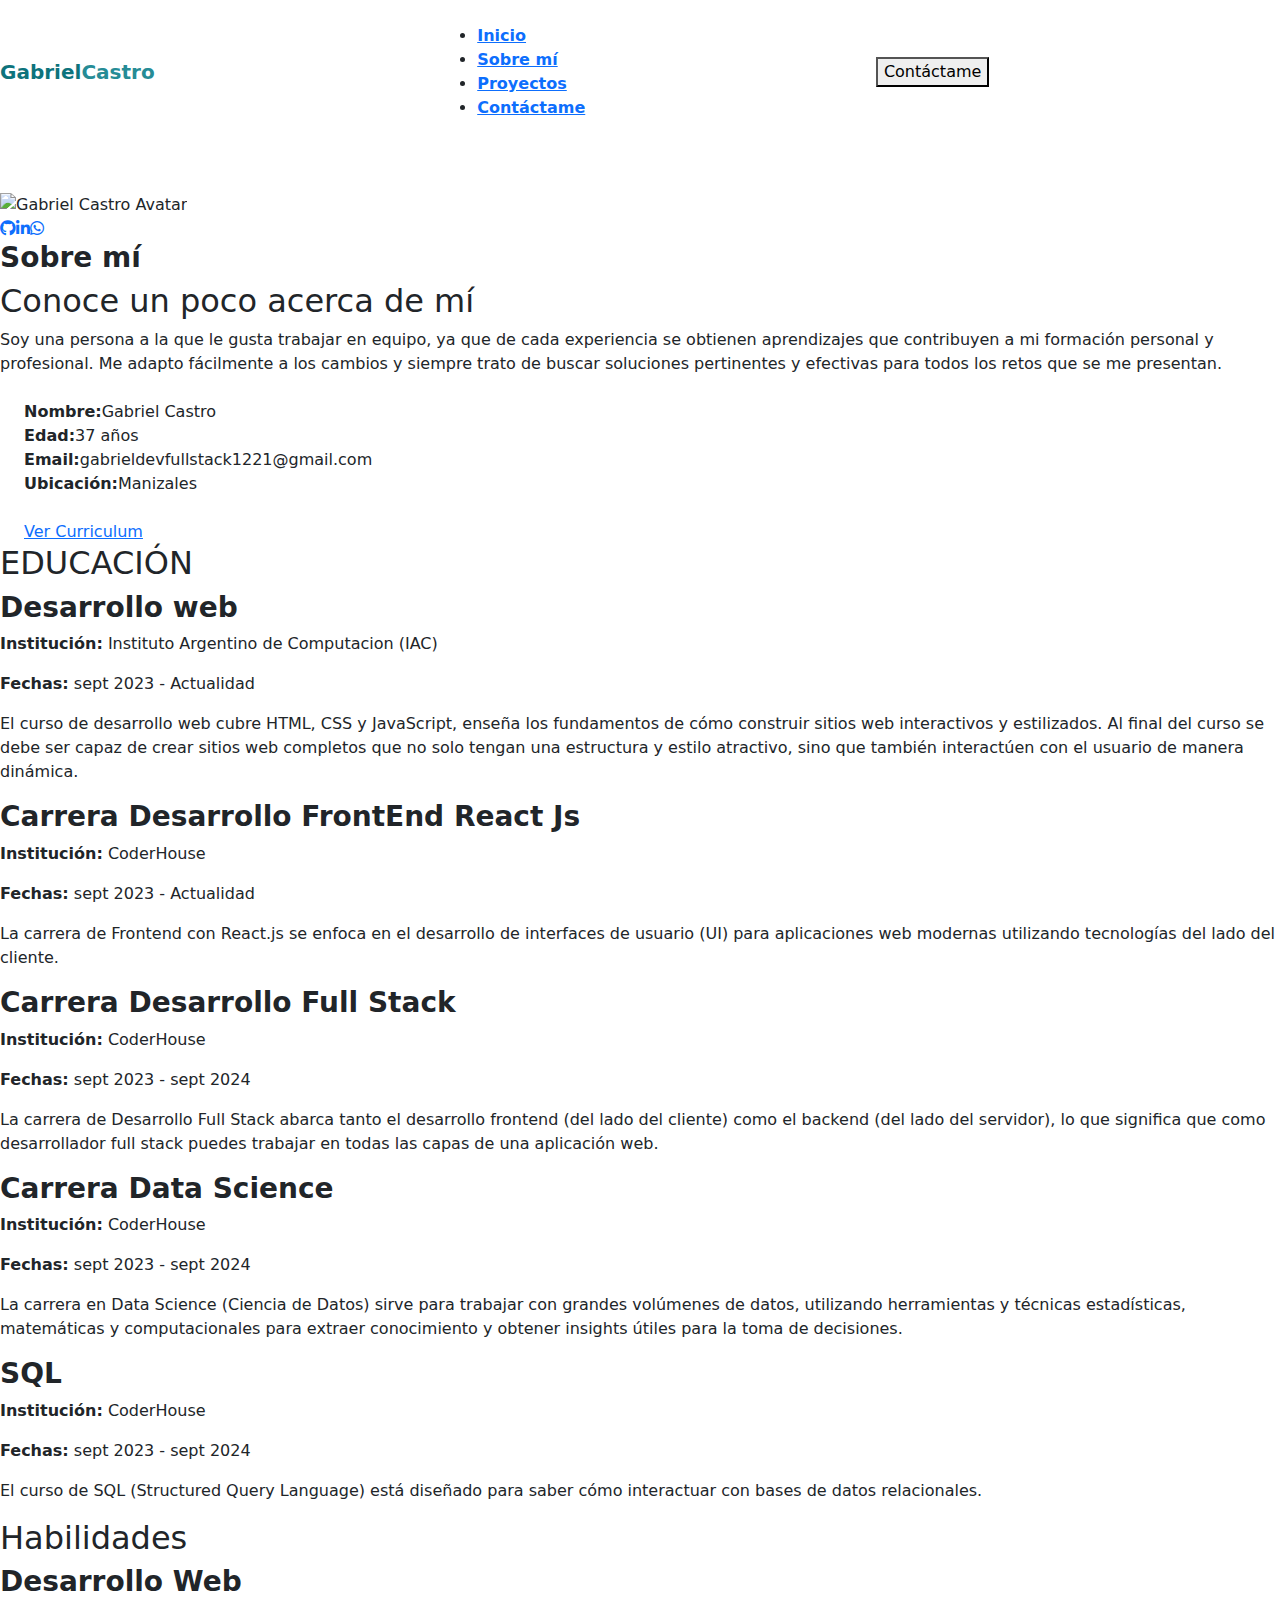
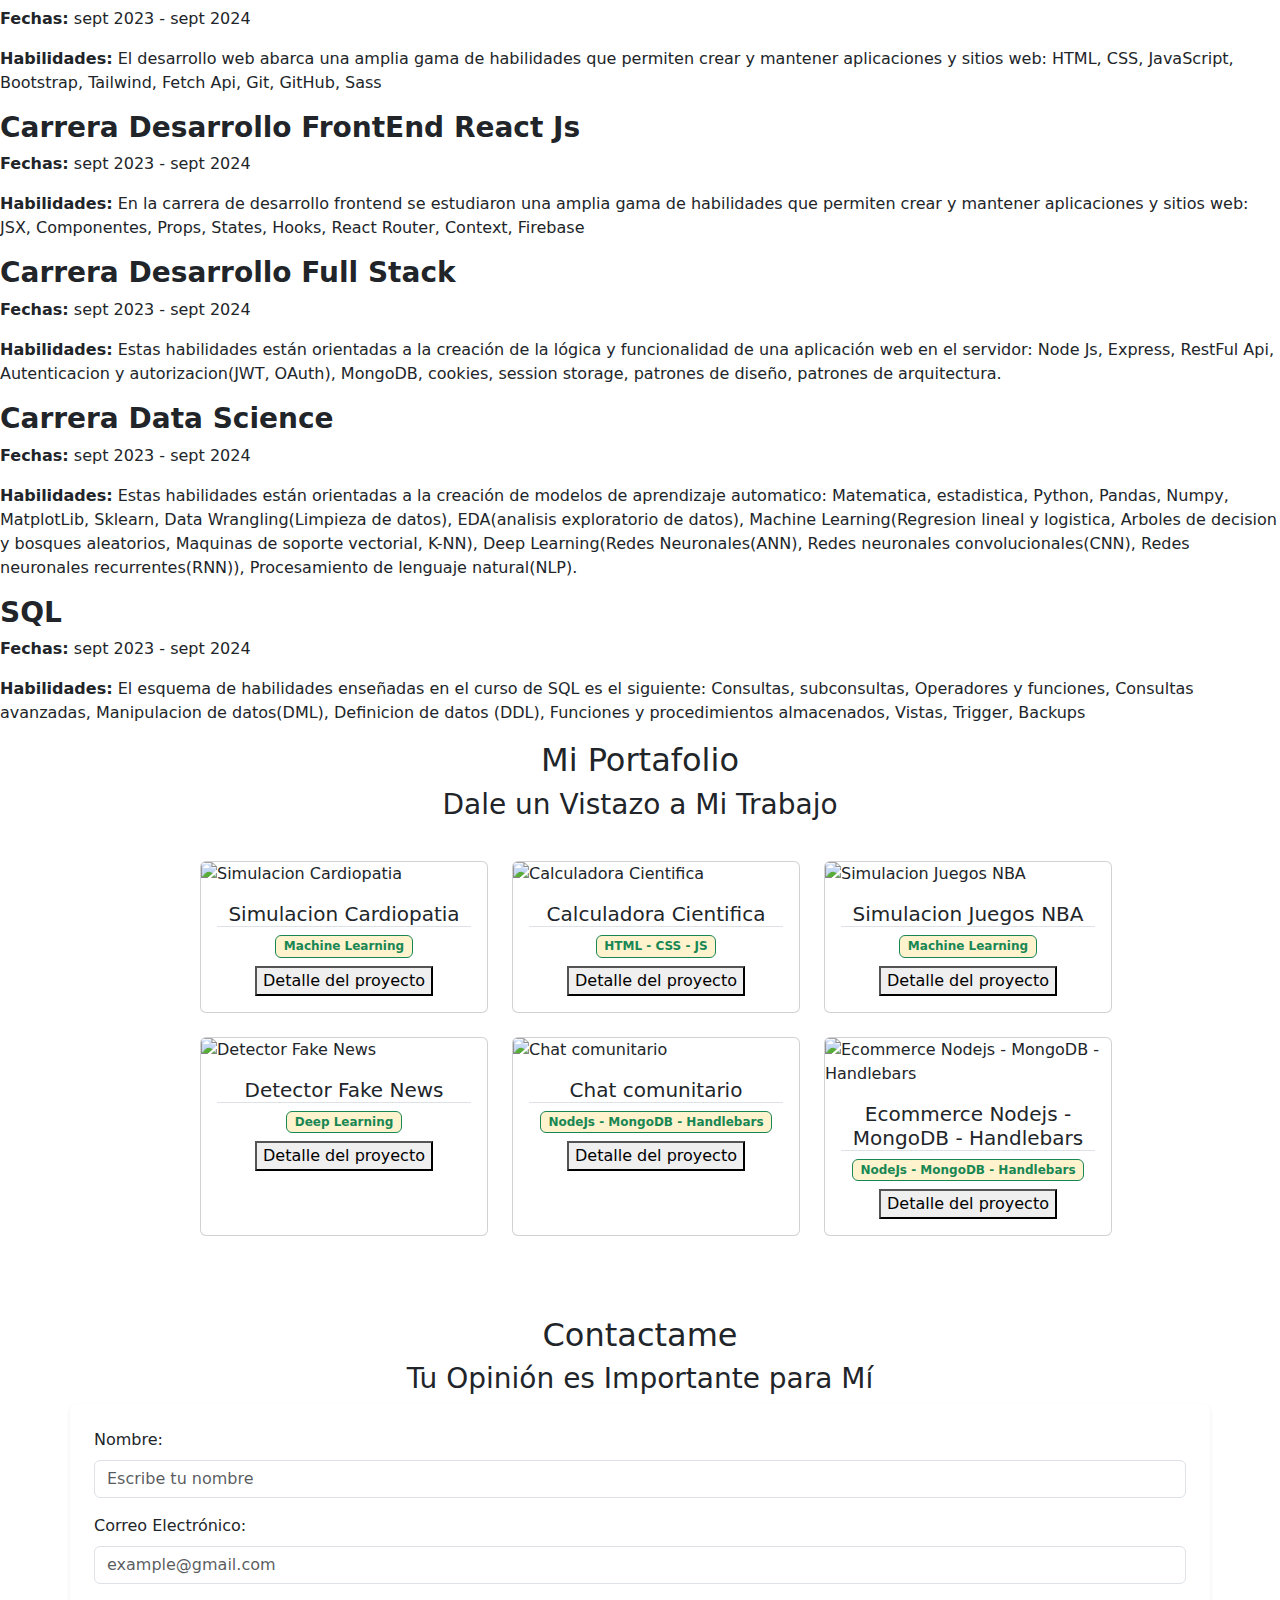
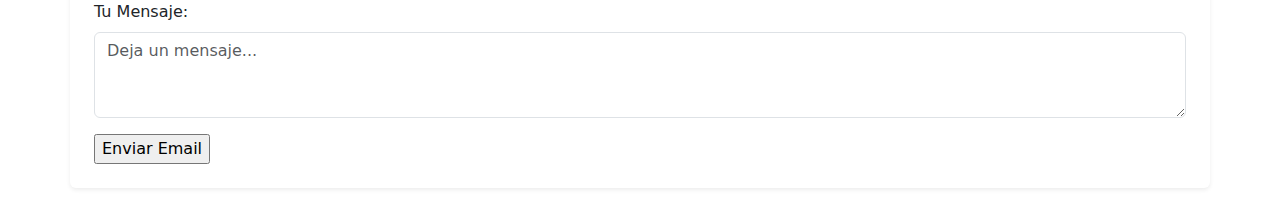
==== index.html @ 2860fc67 "." ====
<!DOCTYPE html>
<html lang="en">

<head>
  <meta charset="UTF-8" />
  <meta name="viewport" content="width=device-width, initial-scale=1.0" />
  <link rel="icon" href="./assets/images/favicon.png">
  <link rel="stylesheet" href="https://cdnjs.cloudflare.com/ajax/libs/font-awesome/6.1.1/css/all.min.css" />
  <link href="https://cdn.jsdelivr.net/npm/bootstrap@5.3.3/dist/css/bootstrap.min.css" rel="stylesheet"
    integrity="sha384-QWTKZyjpPEjISv5WaRU9OFeRpok6YctnYmDr5pNlyT2bRjXh0JMhjY6hW+ALEwIH" crossorigin="anonymous" />
  <link rel="stylesheet" href="https://cdn.jsdelivr.net/npm/toastify-js/src/toastify.min.css">
  <link rel="stylesheet" href="css/style.css" />
  <title>Portafolio - Gabriel Castro Ramírez</title>
</head>

<body>
  <section class="home mb-5" id="home">
    <nav class="navbar">
      <div>
        <a class="text-decoration-none fs-5 fw-bold" style="color: #0d737c" href="#home">
          Gabriel<span style="color: #268c96">Castro</span>
        </a>
      </div>
      <ul class="nav-links mt-3" id="navBar">
        <li><a class="fw-bold" href="#home">Inicio</a></li>
        <li><a class="fw-bold" href="#about">Sobre mí</a></li>
        <li><a class="fw-bold" href="#projects">Proyectos</a></li>
        <li><a class="fw-bold" href="#contact">Contáctame</a></li>
      </ul>
      <div class="button-wrapper">
        <a href="https://api.whatsapp.com/send/?phone=3146381395" target="_blank">
          <button type="button" class="btn-card">Contáctame</button>
        </a>
      </div>
      <div class="menu-btn">
        <span class="bar"></span>
        <span class="bar"></span>
        <span class="bar"></span>
      </div>
    </nav>
  </section>

  <section class="about mt-5" id="about">
    <div class="about-image">
      <img
        src="https://raw.githubusercontent.com/GabrielCastro1221/imgs_portfolio/main/Imagen%20de%20WhatsApp%202024-06-11%20a%20las%2001.29.57_1155f262.jpg"
        alt="Gabriel Castro Avatar" />
      <div class="social-media" id="social"></div>
    </div>
    <div class="about-desc">
      <h3 class="fw-bold">Sobre mí</h3>
      <h2>Conoce un poco acerca de mí</h2>
      <p class="mb-4">
        Soy una persona a la que le gusta trabajar en equipo, ya que de cada
        experiencia se obtienen aprendizajes que contribuyen a mi formación
        personal y profesional. Me adapto fácilmente a los cambios y siempre
        trato de buscar soluciones pertinentes y efectivas para todos los
        retos que se me presentan.
      </p>
      <div class="about-personal-info mb-4 ms-4">
        <div>
          <span class="fw-bold">Nombre:</span><span>Gabriel Castro</span>
        </div>
        <div><span class="fw-bold">Edad:</span><span id="edad"></span></div>
        <div>
          <span class="fw-bold">Email:</span><span>gabrieldevfullstack1221@gmail.com</span>
        </div>
        <div>
          <span class="fw-bold">Ubicación:</span><span>Manizales</span>
        </div>
      </div>
      <a href="./pages/cv.html" target="_blank" class="ms-4 btn-card" title="Hoja de vida">
        Ver Curriculum
      </a>
    </div>
  </section>

  <section class="container-resume">
    <main class="main-resume row-resume">
      <section class="col-resume">
        <header class="title-resume">
          <h2>EDUCACIÓN</h2>
        </header>
        <div class="contents" id="education"></div>
      </section>

      <section class="col-resume">
        <header class="title-resume">
          <h2>Habilidades</h2>
        </header>
        <div class="contents" id="skills"></div>
      </section>
    </main>
  </section>

  <h2 class="text-center">Mi Portafolio</h2>
  <h3 class="sub text-center mb-4">Dale un Vistazo a Mi Trabajo</h3>
  <section class="container d-flex flex-wrap align-items-center justify-content-center gap-4" id="projects">
    <div class="container project-bg py-3 rounded">
      <ul class="filter-item d-flex flex-wrap justify-content-center gap-4" id="portfolio"></ul>
    </div>
  </section>


  <section class="mt-5" id="contact">
    <h2 class="text-center">Contactame</h2>
    <h3 class="text-center sub">Tu Opinión es Importante para Mí</h3>
    <form id="form" class="container shadow-sm rounded px-4 py-4 mb-3">
      <div class="mb-3">
        <label for="from_name" class="form-label">Nombre:</label>
        <input type="text" id="from_name" name="from_name" placeholder="Escribe tu nombre" class="form-control" />
      </div>
      <div class="mb-3">
        <label for="email_id" class="form-label">Correo Electrónico:</label>
        <input type="email" id="email_id" name="email_id" placeholder="example@gmail.com" class="form-control" />
      </div>
      <div class="mb-3">
        <label for="message" class="form-label">Tu Mensaje:</label>
        <textarea rows="3" id="message" name="message" placeholder="Deja un mensaje..." class="form-control"></textarea>
      </div>
      <input type="submit" id="button-contact" value="Enviar Email" class="btn-contact" />
    </form>
  </section>

  <script src="https://cdn.jsdelivr.net/npm/bootstrap@5.3.3/dist/js/bootstrap.bundle.min.js"
    integrity="sha384-YvpcrYf0tY3lHB60NNkmXc5s9fDVZLESaAA55NDzOxhy9GkcIdslK1eN7N6jIeHz"
    crossorigin="anonymous"></script>
  <script type="text/javascript" src="https://cdn.jsdelivr.net/npm/@emailjs/browser@4/dist/email.min.js"></script>
  <script src="https://cdn.jsdelivr.net/npm/toastify-js"></script>
  <script src="js/main.js"></script>
</body>

</html>
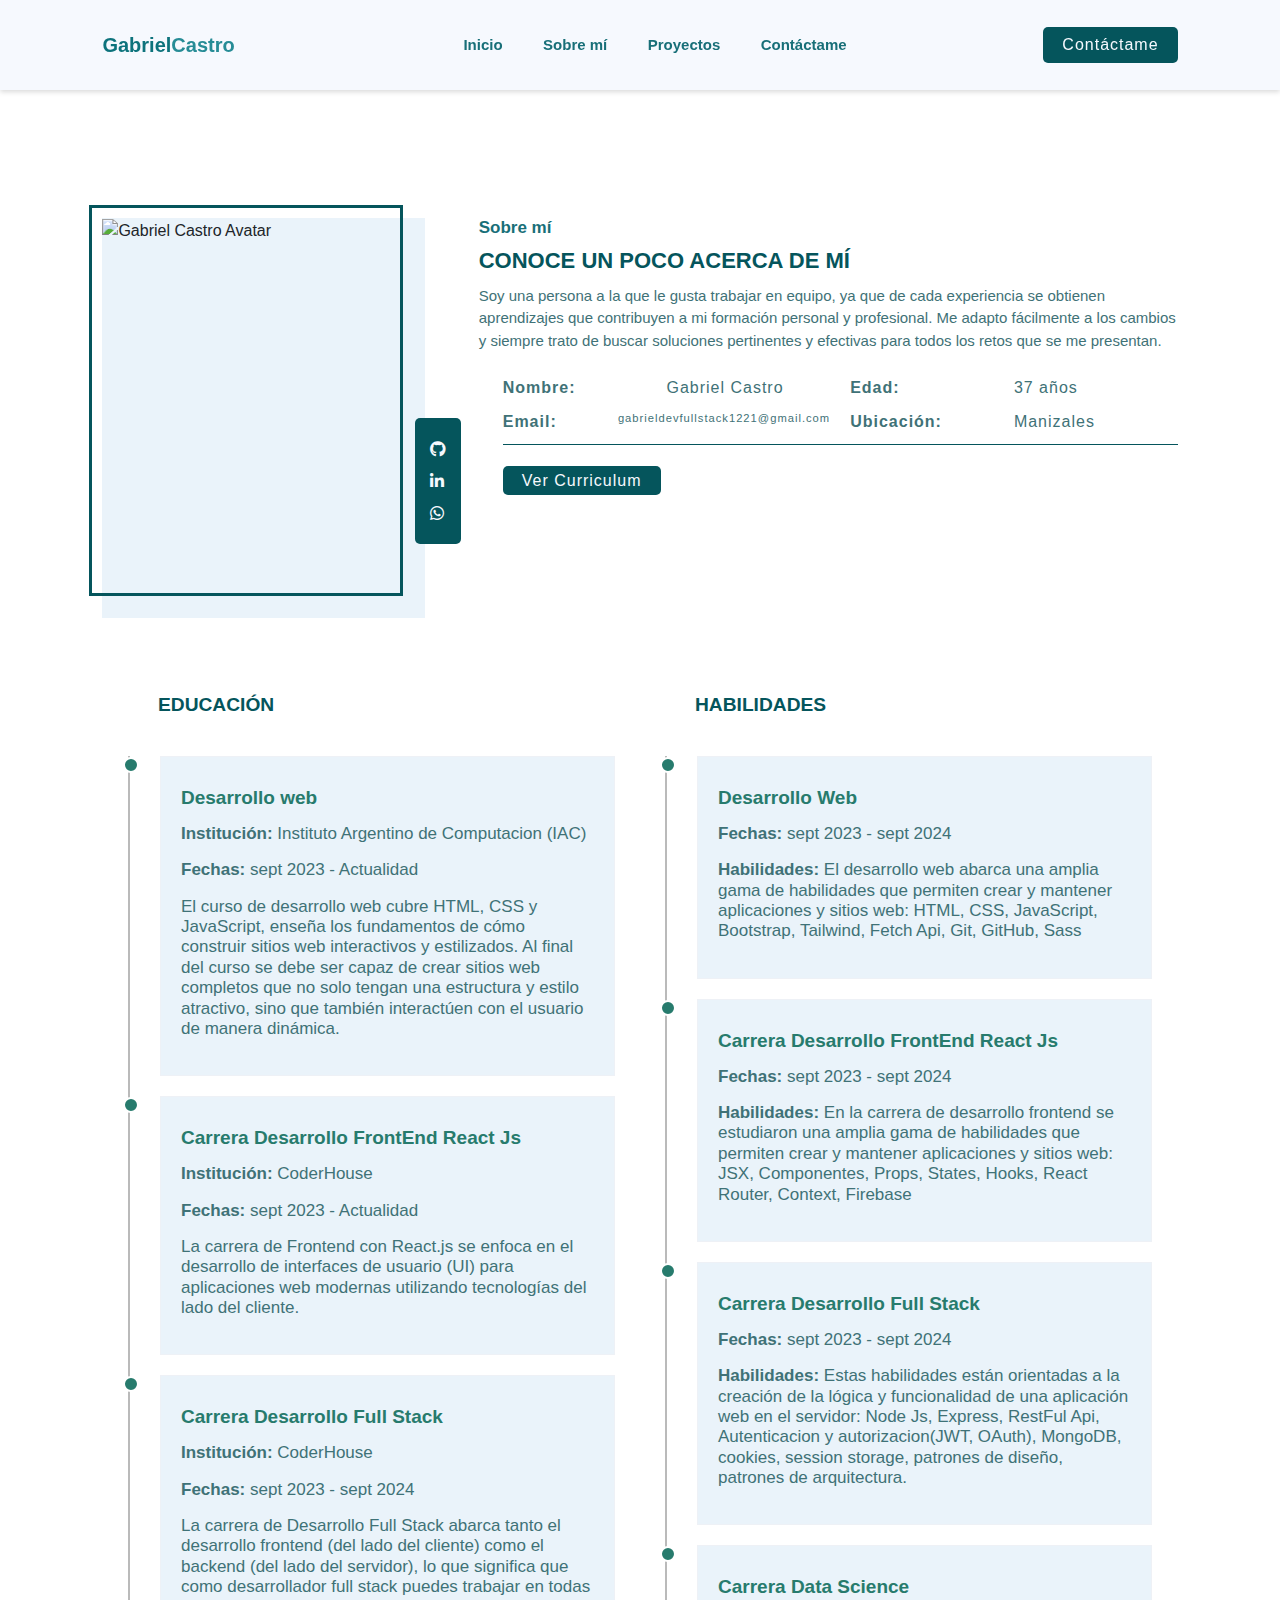
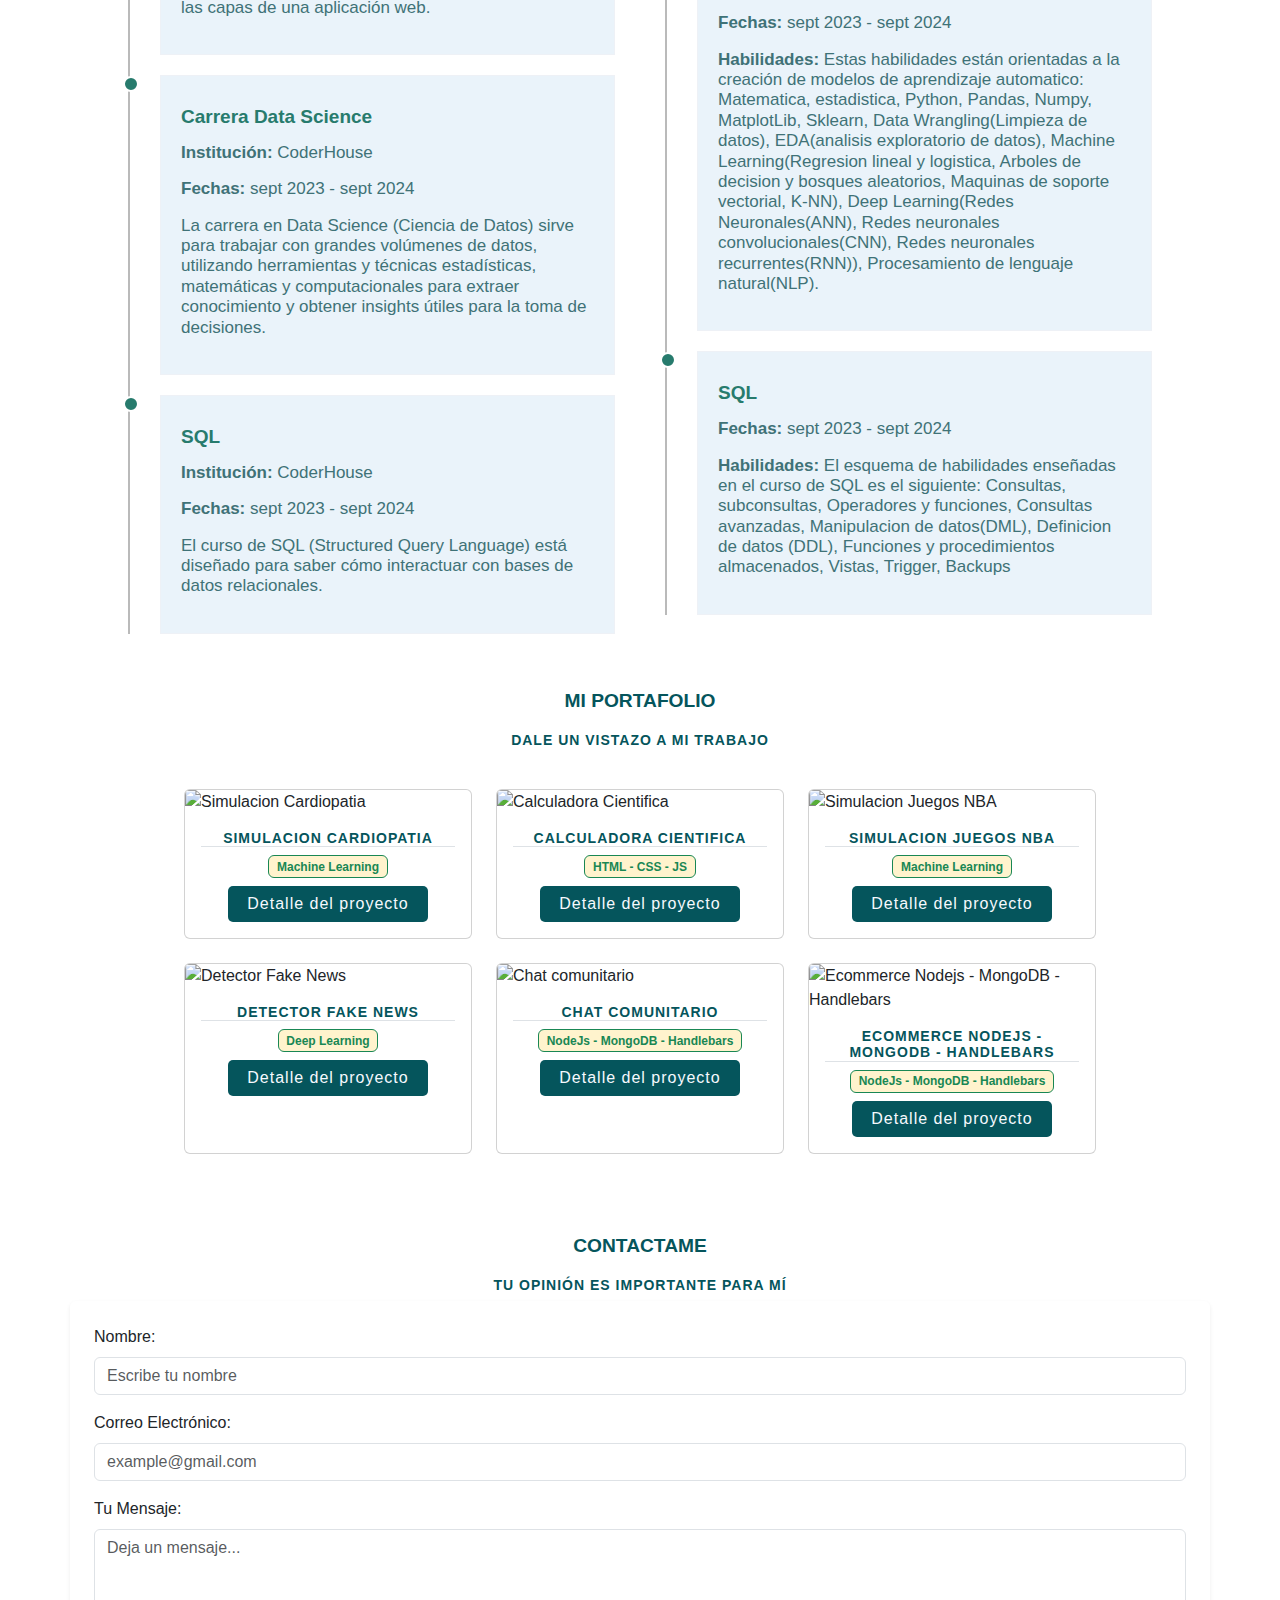
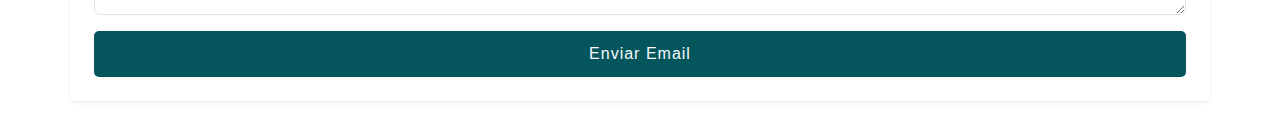
==== commit b7f2305b: "." ====
--- a/index.html
+++ b/index.html
@@ -63,7 +63,7 @@
         </div>
         <div><span class="fw-bold">Edad:</span><span id="edad"></span></div>
         <div>
-          <span class="fw-bold">Email:</span><span>gabrieldevfullstack1221@gmail.com</span>
+          <span class="fw-bold">Email:</span><span class="email-about">gabrieldevfullstack1221@gmail.com</span>
         </div>
         <div>
           <span class="fw-bold">Ubicación:</span><span>Manizales</span>
--- a/css/style.css
+++ b/css/style.css
@@ -0,0 +1,628 @@
+* {
+  margin: 0;
+  padding: 0;
+  box-sizing: border-box;
+  font-family: "Roboto", sans-serif;
+}
+
+:root {
+  --bg-clr-one: #f6f9fe;
+  --bg-clr-two: #f4f7fc;
+  --bg-clr-three: #eef1f6;
+  --primary-clr: #05555c;
+  --primary-light-clr: #eaf3fa;
+  --links-clr: #186f78;
+  --text-clr: #3f7277;
+  --secondary-heading: #277b6d;
+}
+
+body {
+  width: 100%;
+  min-height: 100vh;
+  border-color: var(--bg-clr-one);
+}
+
+html {
+  scroll-behavior: auto;
+}
+
+.trasparent {
+  color: transparent;
+}
+
+.btn-card {
+  text-decoration: none;
+  background-color: var(--primary-clr);
+  color: var(--bg-clr-one);
+  border: 1px solid transparent;
+  border-radius: 5px;
+  font-size: 16px;
+  padding: 5px 18px;
+  letter-spacing: 1px;
+  cursor: pointer;
+  transition: 0.4s;
+}
+
+.btn-card:hover {
+  background-color: var(--links-clr);
+  color: var(--primary-light-clr);
+  border: 1px solid var(--primary-clr);
+}
+
+.btn-contact {
+  background-color: var(--primary-clr);
+  color: var(--bg-clr-one);
+  width: 100%;
+  border: 1px solid transparent;
+  border-radius: 5px;
+  font-size: 16px;
+  padding: 10px 18px;
+  letter-spacing: 1px;
+  cursor: pointer;
+  transition: 0.4s;
+}
+
+.btn-contact:hover {
+  background-color: var(--links-clr);
+  color: var(--primary-light-clr);
+  border: 1px solid var(--primary-clr);
+}
+
+.sub {
+  font-size: 14px;
+  letter-spacing: 1px;
+  color: var(--primary-clr);
+  font-weight: 800;
+  text-transform: uppercase;
+}
+
+.website-container section.reusable {
+  width: 100%;
+  padding: 70px 8% 50px;
+}
+
+.website-container section.reusable .headings {
+  min-width: 700px;
+  margin: 0px auto 45px;
+  text-align: center;
+}
+
+.website-container section.reusable .headings h3 {
+  font-size: 17px;
+  color: var(--links-clr);
+}
+
+.website-container section.reusable .headings h1 {
+  position: relative;
+  font-size: 32px;
+  margin: 10px 0px 15px;
+  counter-reset: var(--primary-clr);
+}
+
+.website-container section.reusable .headings p {
+  font-size: 15px;
+  color: var(--text-clr);
+}
+
+.website-container {
+  position: relative;
+  max-width: 1500px;
+  margin: 0px auto;
+}
+
+.home {
+  position: relative;
+  width: 100%;
+  background-color: var(--bg-clr-one);
+  margin-top: 80px;
+  display: flex;
+  align-items: center;
+  flex-direction: column;
+}
+
+.home .navbar {
+  position: fixed;
+  width: 100%;
+  min-height: 100px;
+  height: 13vh;
+  top: 0;
+  left: 0;
+  padding: 0px 8%;
+  display: flex;
+  justify-content: space-between;
+  align-items: center;
+  z-index: 100;
+  transition: 0.4s;
+}
+
+.home.active .navbar {
+  top: 0;
+  position: fixed;
+  min-height: 70px;
+  height: 10vh;
+  background-color: var(--bg-clr-one);
+  box-shadow: 0px 2px 5px 0px rgba(0, 0, 0, 0.15);
+}
+
+.navbar .logo img {
+  width: 110px;
+  height: auto;
+}
+
+.navbar ul.nav-links {
+  list-style: none;
+}
+
+.navbar ul.nav-links.active {
+  right: 0;
+}
+
+.navbar ul.nav-links li {
+  display: inline-block;
+  margin: 0px 18px;
+}
+
+.navbar ul.nav-links li a {
+  position: relative;
+  display: inline-block;
+  text-decoration: none;
+  font-size: 15px;
+  color: var(--links-clr);
+  transition: color 0.4s;
+}
+
+.navbar ul.nav-links li a::after {
+  position: absolute;
+  content: "";
+  width: 100%;
+  height: 2px;
+  top: 110%;
+  left: 0;
+  background-color: var(--primary-clr);
+  transform: scaleX(0);
+  transition: 0.4s;
+}
+
+.navbar ul.nav-links li a:hover::after {
+  transform: scaleX(1);
+}
+
+.navbar .menu-btn {
+  cursor: pointer;
+  display: none;
+}
+
+.navbar .menu-btn.active .bar:nth-child(1) {
+  transform: translateY(8px) rotate(45deg);
+}
+
+.navbar .menu-btn.active .bar:nth-child(3) {
+  transform: translateY(-8px) rotate(-45deg);
+}
+
+.navbar .menu-btn.active .bar:nth-child(2) {
+  transform: translatex(-30px);
+  opacity: 0;
+}
+
+.navbar .menu-btn .bar {
+  display: block;
+  width: 26px;
+  height: 3px;
+  background-color: var(--primary-clr);
+  margin: 5px auto;
+  border-radius: 5px;
+  transition: all 0.3s cubic-bezier(1, 0.3, 0.3, 1);
+}
+
+.about {
+  padding: 90px 8% 40px;
+  display: flex;
+  justify-content: space-between;
+}
+
+.about .about-image {
+  position: relative;
+  flex-basis: 30%;
+  height: 400px;
+  min-height: 400px;
+  background-color: var(--primary-light-clr);
+}
+
+.about .about-desc {
+  flex-basis: 65%;
+  margin-left: 3%;
+}
+
+.email-about  {
+  font-size: 0.7rem;
+  font-weight: 500;
+}
+
+.about .about-image::before {
+  position: absolute;
+  content: "";
+  width: calc(100% - 15px);
+  height: calc(100% - 15px);
+  outline: 3px solid var(--primary-clr);
+  top: -10px;
+  left: -10px;
+  z-index: 1;
+}
+
+.about .about-image img {
+  position: relative;
+  width: 100%;
+  min-width: 280px;
+  height: 100%;
+  object-fit: cover;
+  z-index: 2;
+}
+
+.about .about-image .social-media {
+  position: absolute;
+  top: 50%;
+  left: calc(100% - 10px);
+  transform: translate(-50% - -50%);
+  z-index: 3;
+  background-color: var(--primary-clr);
+  padding: 15px;
+  border-radius: 5px;
+}
+
+.about .about-image .social-media i {
+  color: var(--bg-clr-one);
+  margin: 8px 0px;
+  cursor: pointer;
+  transition: 0.4s;
+}
+
+.about .about-image .social-media i:hover {
+  transform: scale(1.2);
+}
+
+.about .about-desc h3 {
+  font-size: 17px;
+  color: var(--links-clr);
+}
+
+.about .about-desc h2 {
+  margin: 10px 0px;
+  font-size: 22px;
+  color: var(--primary-clr);
+}
+
+.about .about-desc p {
+  font-size: 15px;
+  color: var(--text-clr);
+}
+
+.about-desc .about-personal-info {
+  display: grid;
+  grid-template-columns: 1fr 1fr;
+  grid-gap: 10px 20px;
+  margin-top: 14px;
+  padding-bottom: 10px;
+  border-bottom: 1px solid var(--primary-clr);
+}
+
+.about-personal-info div {
+  display: grid;
+  grid-template-columns: 1fr 1fr;
+}
+
+.about-personal-info div span {
+  color: var(--text-clr);
+  letter-spacing: 1px;
+}
+
+.about-desc .download-btn {
+  border-radius: 25px;
+  margin-top: 25px;
+}
+
+.container-resume {
+  width: 100%;
+  padding: 35px 10%;
+}
+
+.container-resume {
+  padding-right: calc(10% - 30px);
+}
+
+.main-resume.row-resume {
+  display: grid;
+  grid-template-columns: 1fr 1fr;
+  grid-column-gap: 20px;
+}
+
+.col-resume header.title-resume {
+  font-family: helvetica;
+  color: var(--primary-clr);
+  padding: 0px 0px 20px 30px;
+}
+
+.col-resume .contents {
+  padding: 0px 30px;
+  border-left: 2px solid #bababa;
+}
+
+.col-resume .contents .box-resume {
+  position: relative;
+  padding: 20px;
+  border: 1px solid var(--bg-clr-three);
+  background-color: var(--primary-light-clr);
+  cursor: pointer;
+  transition: all 0.4s;
+  margin-bottom: 20px;
+}
+
+.col-resume .contents .box-resume:hover {
+  box-shadow: 0px 3px 12px 0px #ccc;
+  border: 1px solid transparent;
+}
+
+.col-resume .contents .box-resume::before {
+  content: "";
+  position: absolute;
+  width: 16px;
+  height: 16px;
+  border-radius: 50%;
+  right: calc(100% + 22px);
+  top: 0;
+  background-color: var(--secondary-heading);
+  border: 2px solid white;
+}
+
+.box-resume h4 {
+  position: relative;
+  color: var(--links-clr);
+}
+
+.box-resume h3 {
+  font-size: 19px;
+  padding: 10px 0px 6px;
+  font-family: helvetica;
+  color: var(--secondary-heading);
+}
+
+.box-resume p {
+  line-height: 1.2;
+  color: var(--text-clr);
+  font-size: 17px;
+}
+
+ul {
+  list-style: none;
+}
+
+img {
+  max-width: 100%;
+  height: auto;
+}
+
+.container-p {
+  max-width: 1200px;
+  margin: auto;
+  padding: 15px;
+  text-align: center;
+}
+
+h2 {
+  text-transform: uppercase;
+  font-weight: bold;
+  font-size: 120%;
+  margin-bottom: 20px;
+  color: var(--primary-clr);
+}
+
+.modal-body {
+  padding: 20px;
+}
+
+.modal-title {
+  font-size: 1.5rem;
+  font-weight: bold;
+  color: var(--primary-clr);
+}
+
+.modal-category {
+  font-size: 1rem;
+  font-weight: 600;
+}
+
+.modal-body img {
+  max-width: 100%;
+  height: auto;
+  border-radius: 5px;
+}
+
+.modal-body p {
+  font-size: 1rem;
+  color: var(--text-clr);
+  margin-top: 15px;
+}
+
+#portfolio {
+  display: flex;
+  flex-wrap: wrap;
+  justify-content: center;
+  gap: 20px;
+  padding: 0;
+  list-style: none;
+}
+
+.project-item {
+  flex: 1 1 calc(33.333% - 20px);
+  max-width: calc(33.333% - 20px);
+  display: flex;
+  justify-content: center;
+}
+
+.project-item .card {
+  max-width: 100%;
+  height: 100%;
+}
+
+.toast-success {
+  background-color: #f8f9fa !important;
+  border-left: 5px solid #28a745 !important;
+  color: #28a745 !important;
+}
+
+.toast-error {
+  background-color: #f8f9fa !important;
+  border-left: 5px solid #dc3545 !important;
+  color: #dc3545 !important;
+}
+
+@media (max-width: 1100px) {
+  .navbar ul.nav-links li {
+    margin: 0px 16px;
+  }
+
+  .services-container .service-box {
+    flex-basis: 48%;
+  }
+}
+
+@media (max-width: 992px) {
+  .project-item {
+    flex: 1 1 calc(50% - 20px);
+    max-width: calc(50% - 20px);
+  }
+}
+
+@media (max-width: 768px) {
+  .navbar .menu-btn {
+    display: block;
+    margin-left: 30px;
+    z-index: 101;
+  }
+
+  .navbar .menu-btn.active .bar:nth-child(1) {
+    transform: translateY(8px) rotate(45deg);
+  }
+
+  .navbar .menu-btn.active .bar:nth-child(3) {
+    transform: translateY(-8px) rotate(-45deg);
+  }
+
+  .navbar .menu-btn.active .bar:nth-child(2) {
+    transform: translateX(-30px);
+    opacity: 0;
+  }
+
+  .navbar ul.nav-links {
+    position: fixed;
+    width: 100%;
+    height: 100vh;
+    top: 0;
+    right: -100%;
+    display: flex;
+    flex-direction: column;
+    align-items: center;
+    background-color: var(--primary-light-clr);
+    transition: right 0.3s cubic-bezier(1, 0.3, 0.3, 1);
+    z-index: 100;
+  }
+
+  .navbar ul.nav-links.active {
+    right: 0;
+  }
+
+  .navbar ul.nav-links li {
+    margin: 25px 0px 0px;
+  }
+
+  .navbar ul.nav-links li:nth-child(1) {
+    margin-top: 180px;
+  }
+
+  .navbar ul.nav-links li a {
+    font-size: 18px;
+    letter-spacing: 2px;
+  }
+
+  .navbar .button-wrapper {
+    margin-left: auto;
+  }
+
+  .home {
+    margin-top: 60px;
+  }
+
+  .home .career-container {
+    grid-template-columns: 1fr;
+  }
+
+  .about {
+    flex-direction: column;
+  }
+
+  .about .about-desc {
+    flex-basis: 100%;
+    margin-left: 0px;
+    margin-top: 20px;
+  }
+
+  .about-desc .about-personal-info {
+    grid-template-columns: 1fr;
+    grid-gap: 10px 20px;
+    margin-top: 14px;
+    padding-bottom: 10px;
+    border-bottom: 1px solid var(--primary-light-clr);
+  }
+
+  .about .about-image {
+    flex-basis: 100%;
+    min-height: 300px;
+  }
+
+  .services-container .service-box {
+    flex-basis: 100%;
+    margin-bottom: 10px;
+  }
+
+  .main-resume.row-resume {
+    grid-template-columns: 1fr;
+  }
+
+  .row-resume .col-resume:nth-child(2) {
+    margin-top: 30px;
+  }
+
+  .project-item {
+    flex: 1 1 calc(100% - 20px);
+    max-width: calc(100% - 20px);
+  }
+
+  .modal-lg {
+    max-width: 100%;
+  }
+
+  .modal-body {
+    flex-direction: column;
+  }
+
+  .modal-body .col-md-6 {
+    max-width: 100%;
+    margin-bottom: 20px;
+  }
+}
+
+@media (max-width: 550px) {
+  .home {
+    margin-top: 80px;
+  }
+}
+
+@media (max-width: 350px) {
+  button.contact-btn {
+    display: none;
+  }
+
+  .home {
+    margin-top: 20px;
+  }
+}
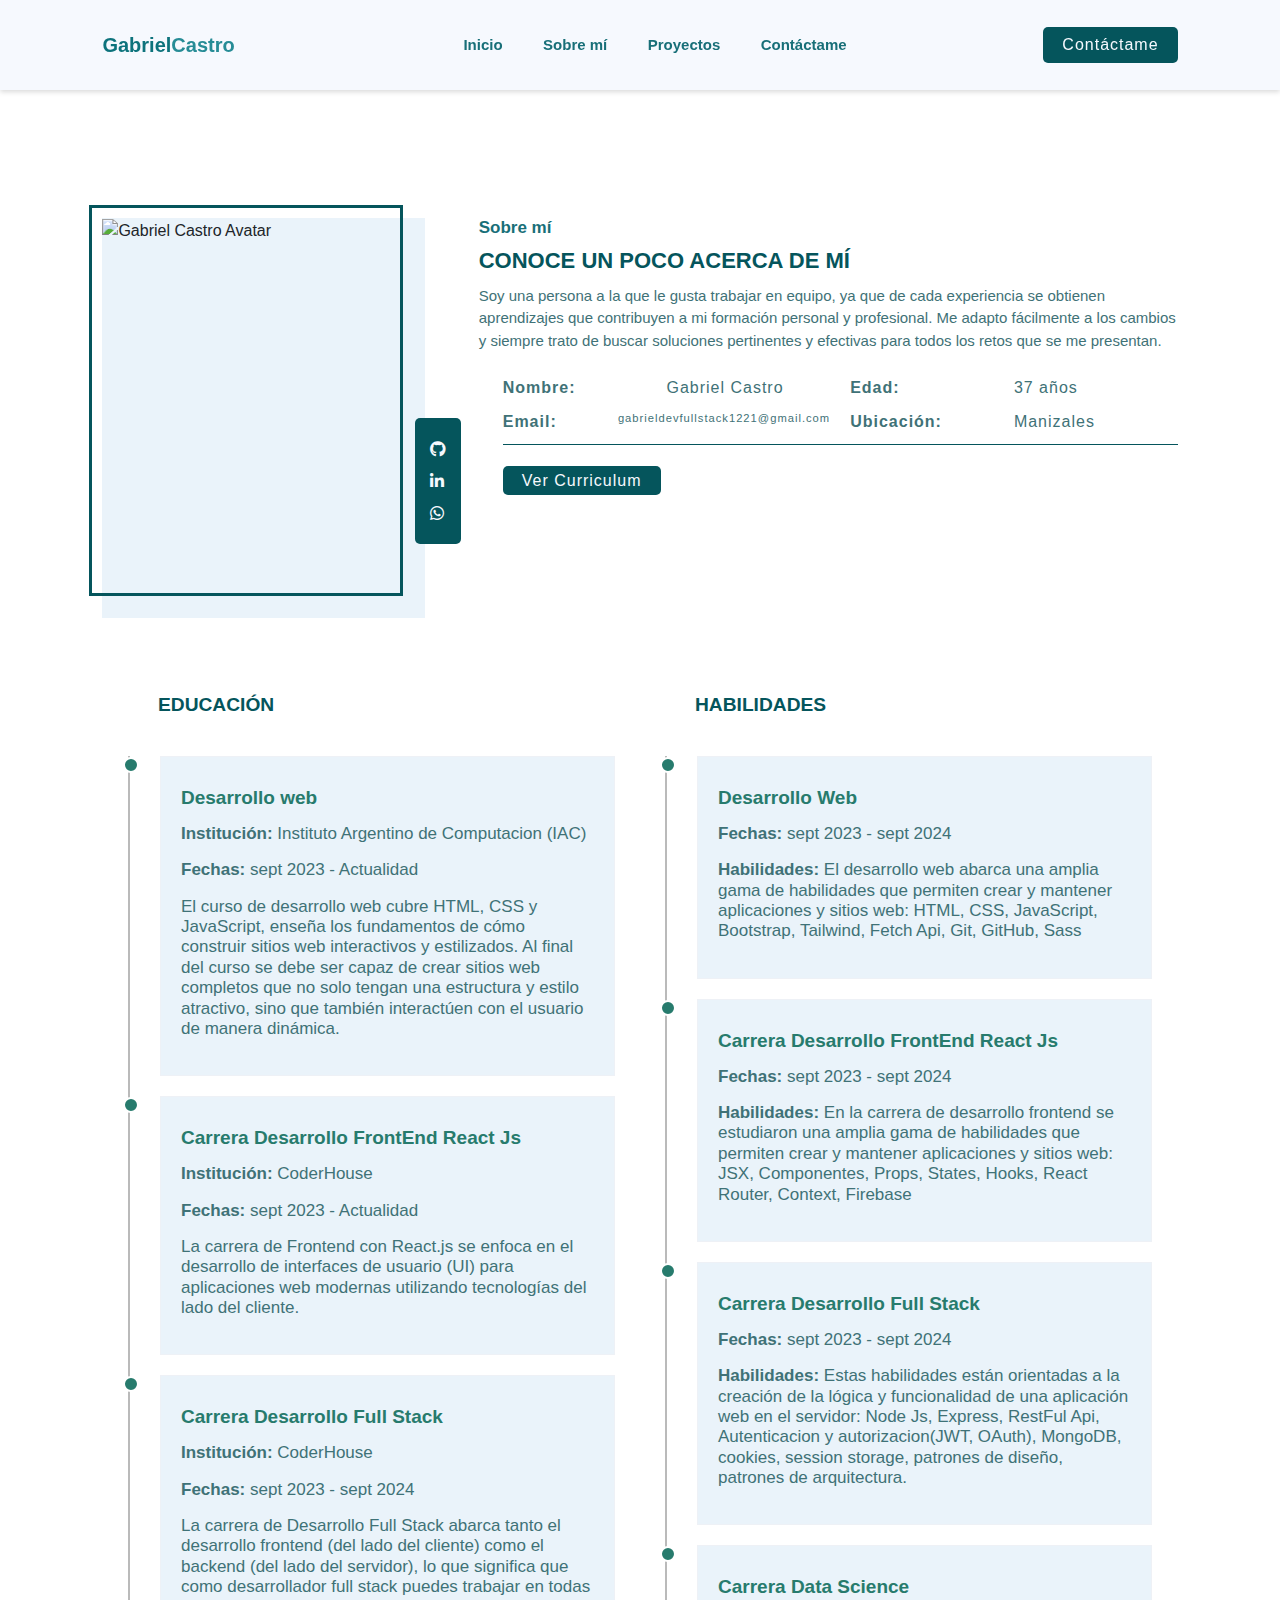
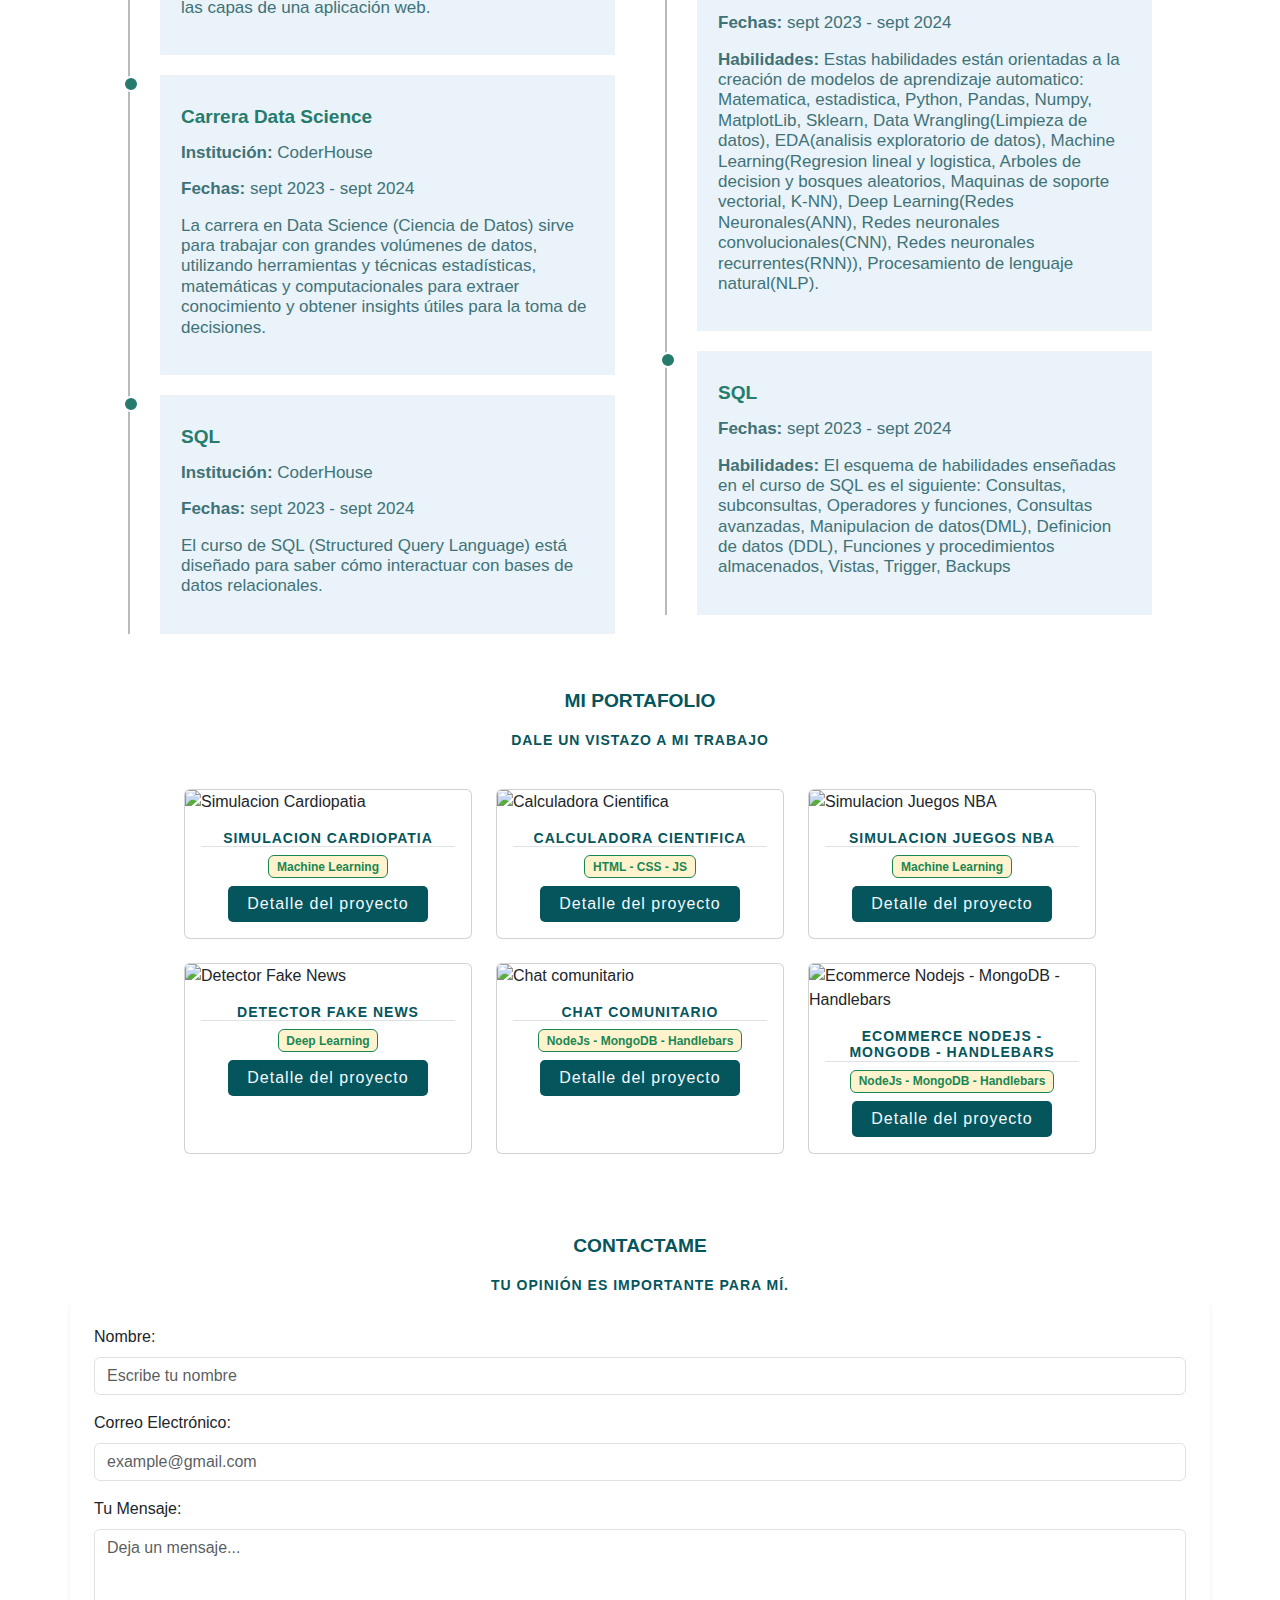
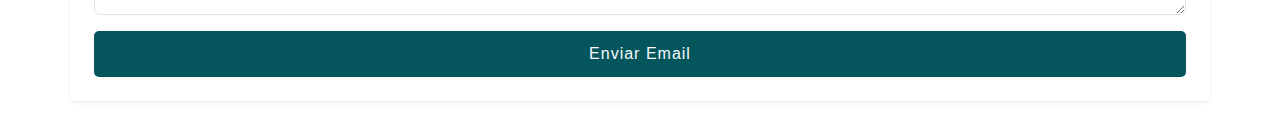
==== commit b33d0691: "." ====
--- a/index.html
+++ b/index.html
@@ -104,7 +104,7 @@
 
   <section class="mt-5" id="contact">
     <h2 class="text-center">Contactame</h2>
-    <h3 class="text-center sub">Tu Opinión es Importante para Mí</h3>
+    <h3 class="text-center sub">Tu Opinión es Importante para Mí.</h3>
     <form id="form" class="container shadow-sm rounded px-4 py-4 mb-3">
       <div class="mb-3">
         <label for="from_name" class="form-label">Nombre:</label>
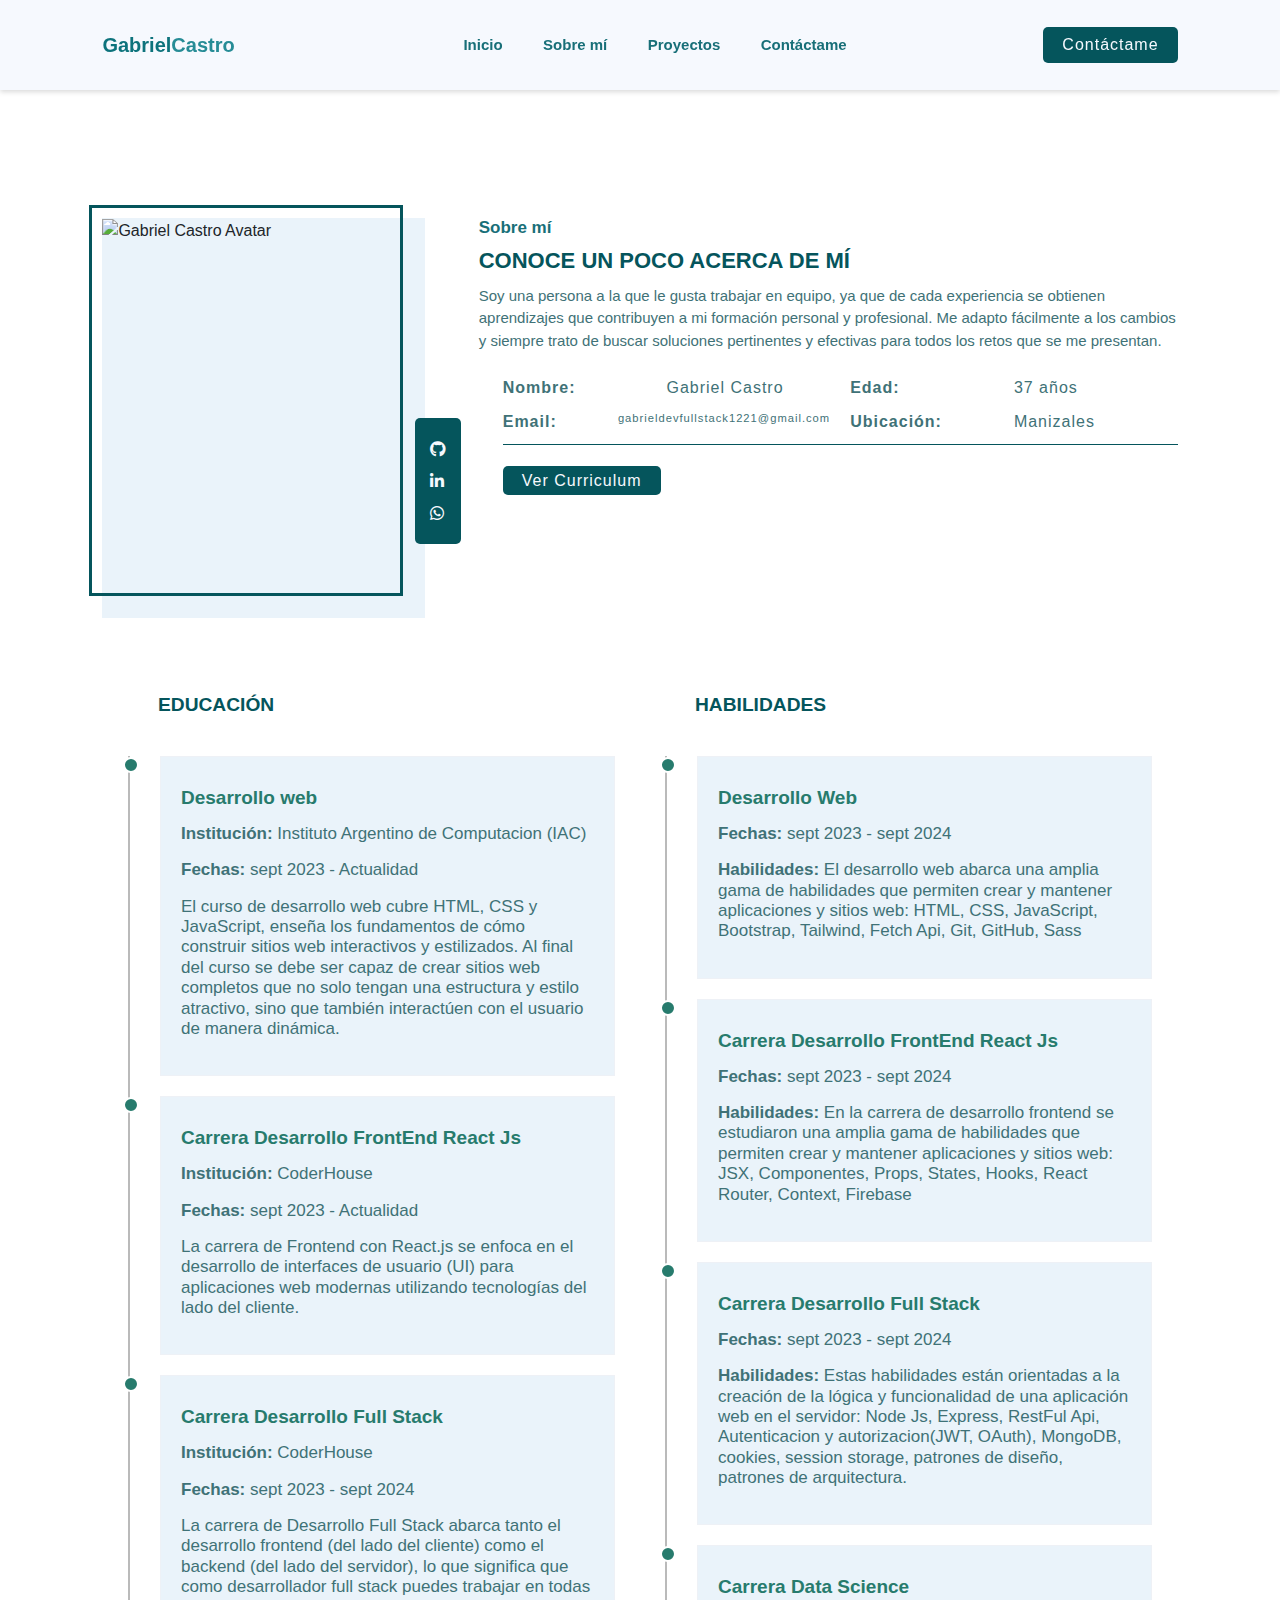
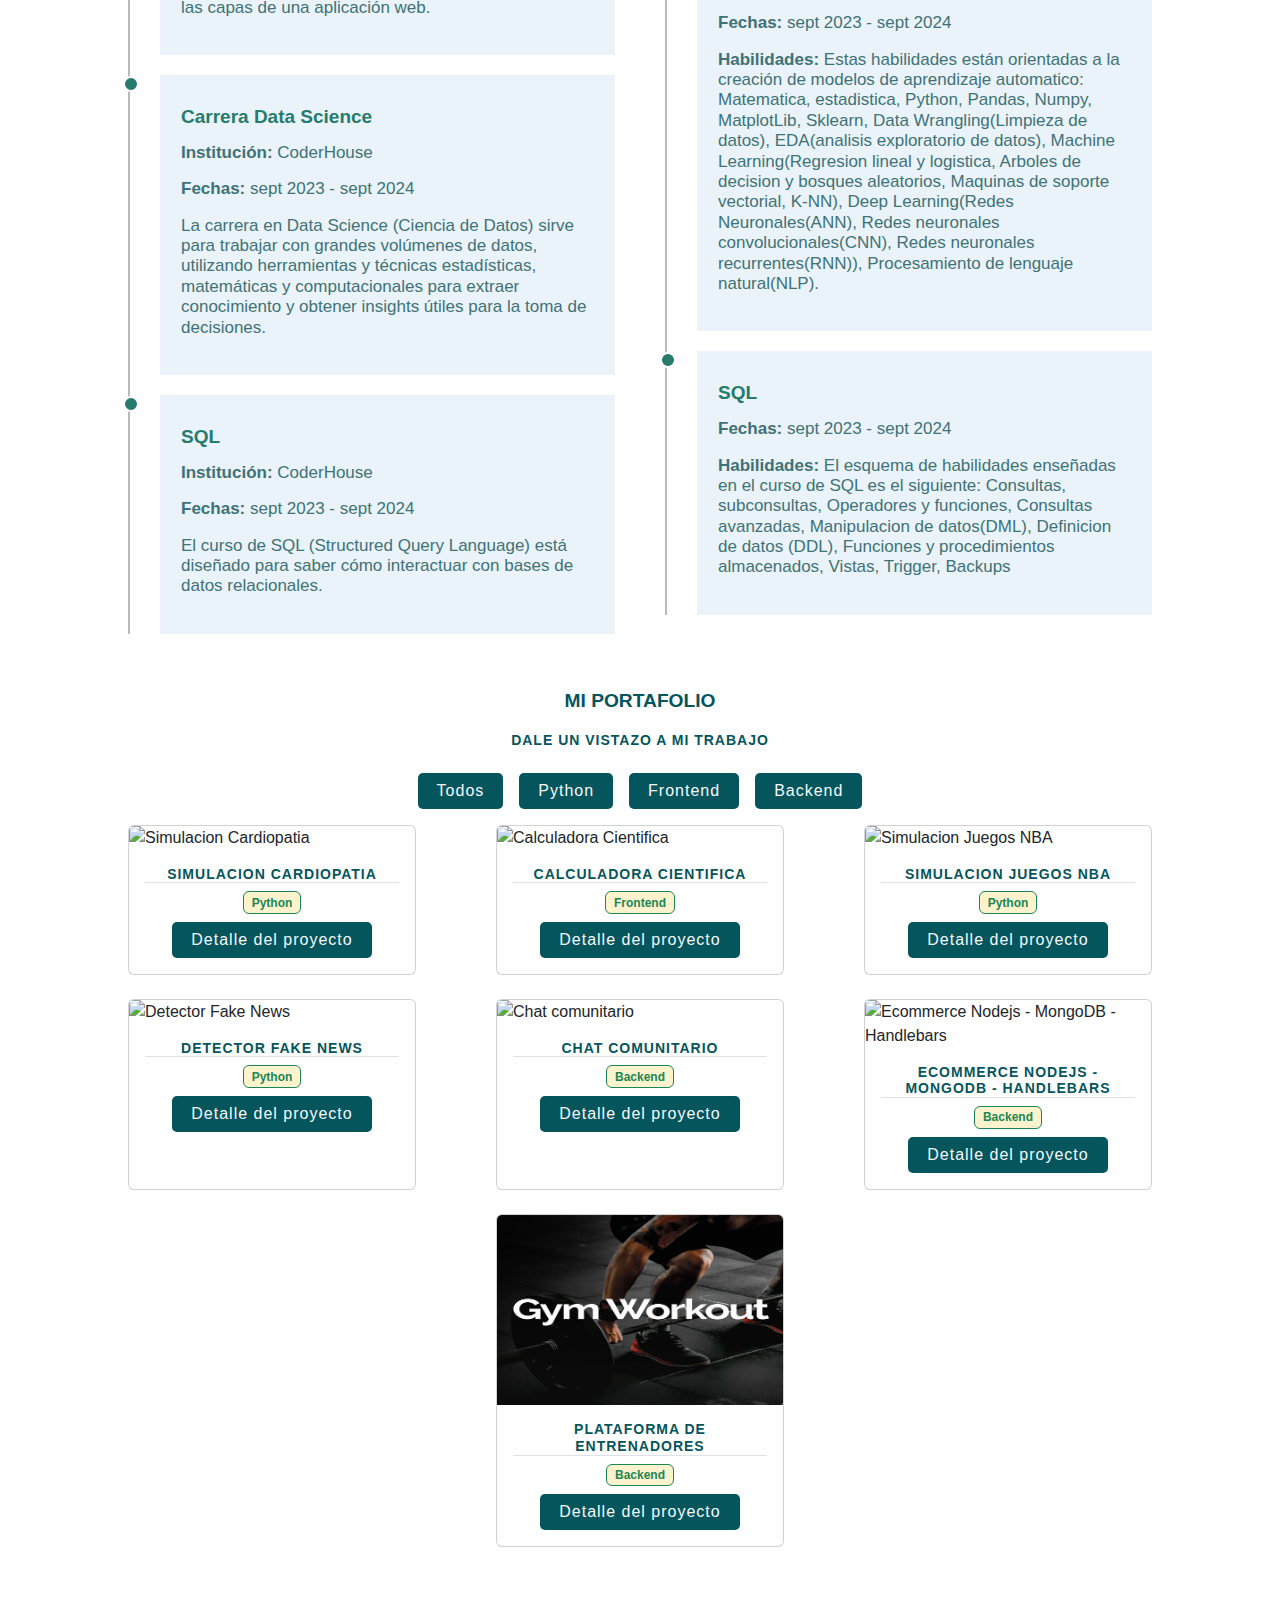
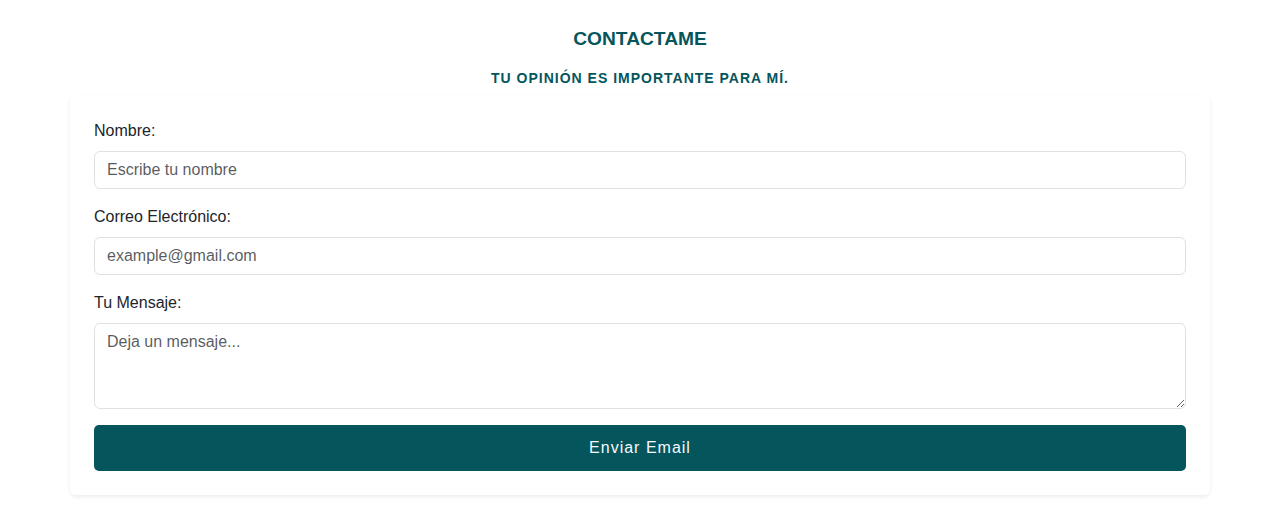
==== commit 0221d76f: "add project trainners" ====
--- a/index.html
+++ b/index.html
@@ -95,12 +95,18 @@
 
   <h2 class="text-center">Mi Portafolio</h2>
   <h3 class="sub text-center mb-4">Dale un Vistazo a Mi Trabajo</h3>
+  <div class="d-flex align-items-center justify-content-center gap-3">
+      <button class="btn-card" data-category="all">Todos</button>
+      <button class="btn-card" data-category="python">Python</button>
+      <button class="btn-card" data-category="frontend">Frontend</button>
+      <button class="btn-card" data-category="backend">Backend</button>
+  </div>
   <section class="container d-flex flex-wrap align-items-center justify-content-center gap-4" id="projects">
-    <div class="container project-bg py-3 rounded">
-      <ul class="filter-item d-flex flex-wrap justify-content-center gap-4" id="portfolio"></ul>
-    </div>
+      <div class="container project-bg py-3 rounded">
+          <ul class="filter-item d-flex flex-wrap justify-content-center gap-4" id="portfolio"></ul>
+      </div>
   </section>
-
+  
 
   <section class="mt-5" id="contact">
     <h2 class="text-center">Contactame</h2>
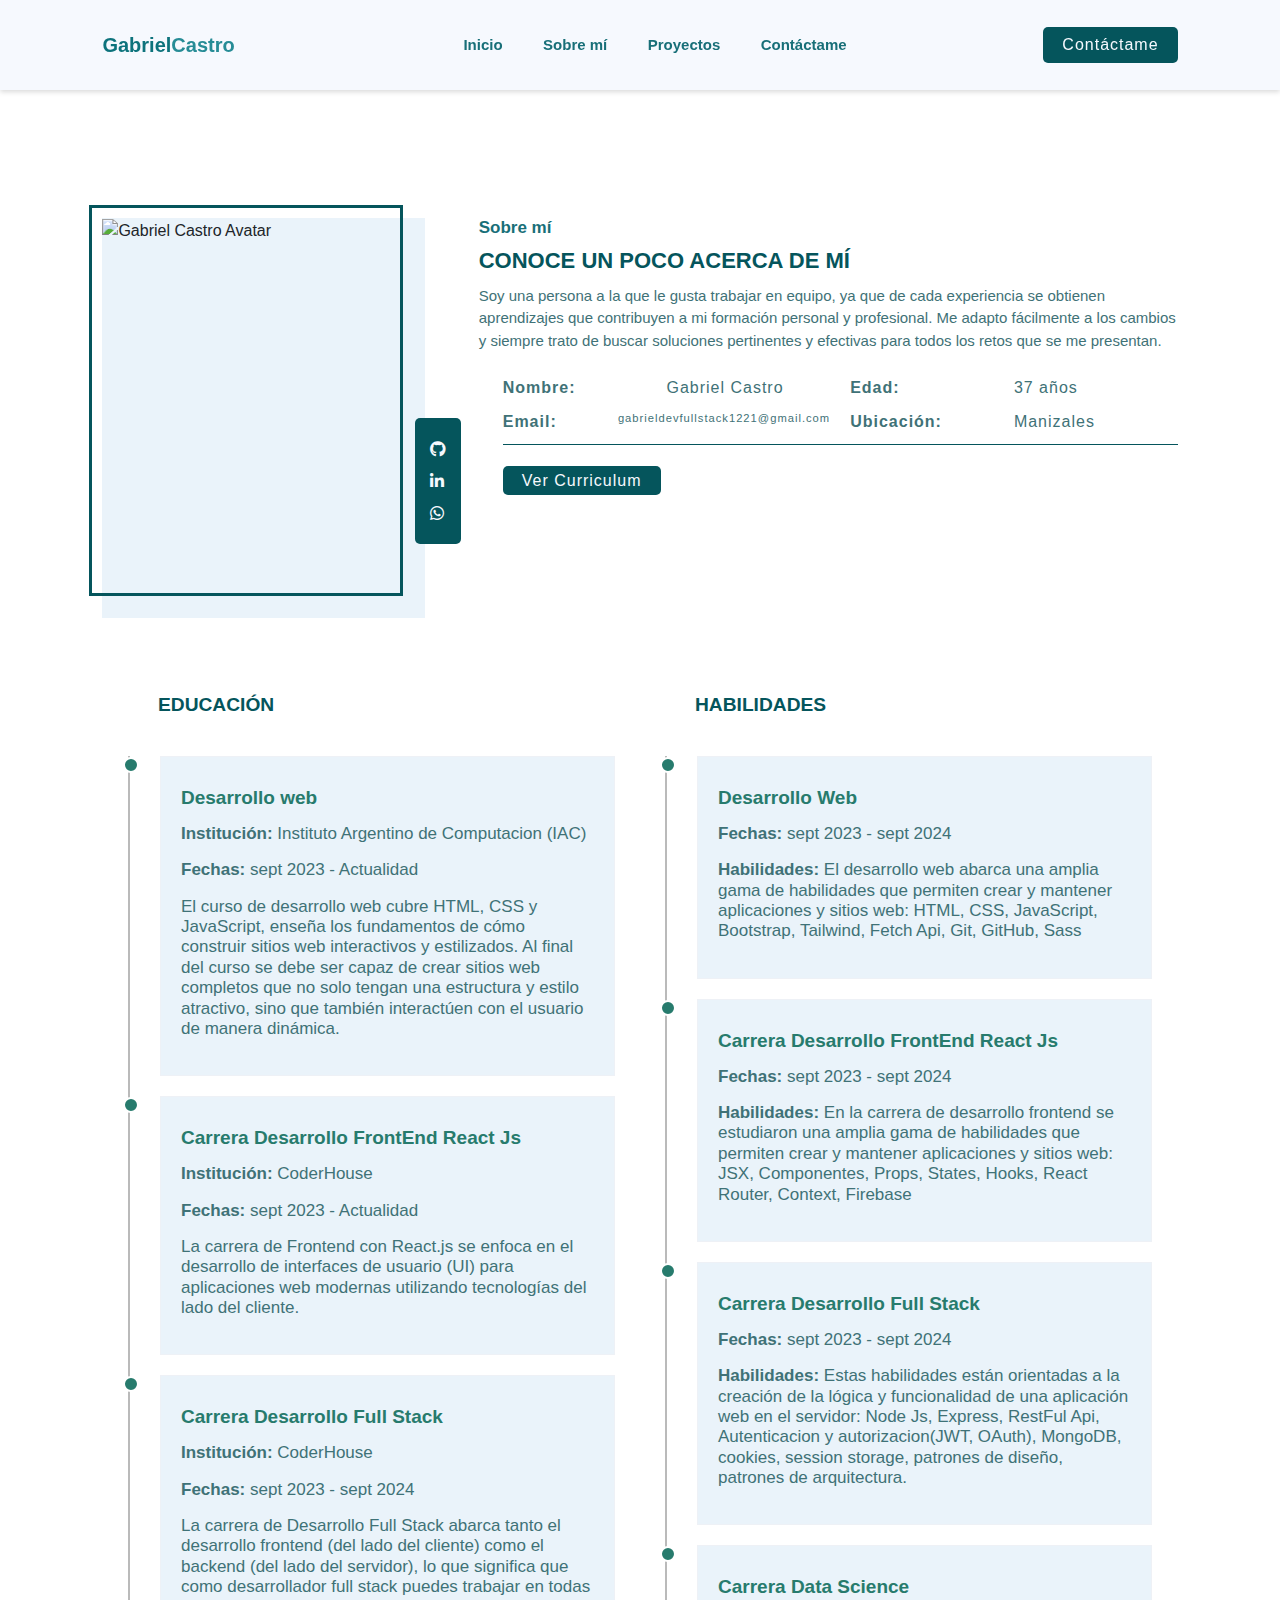
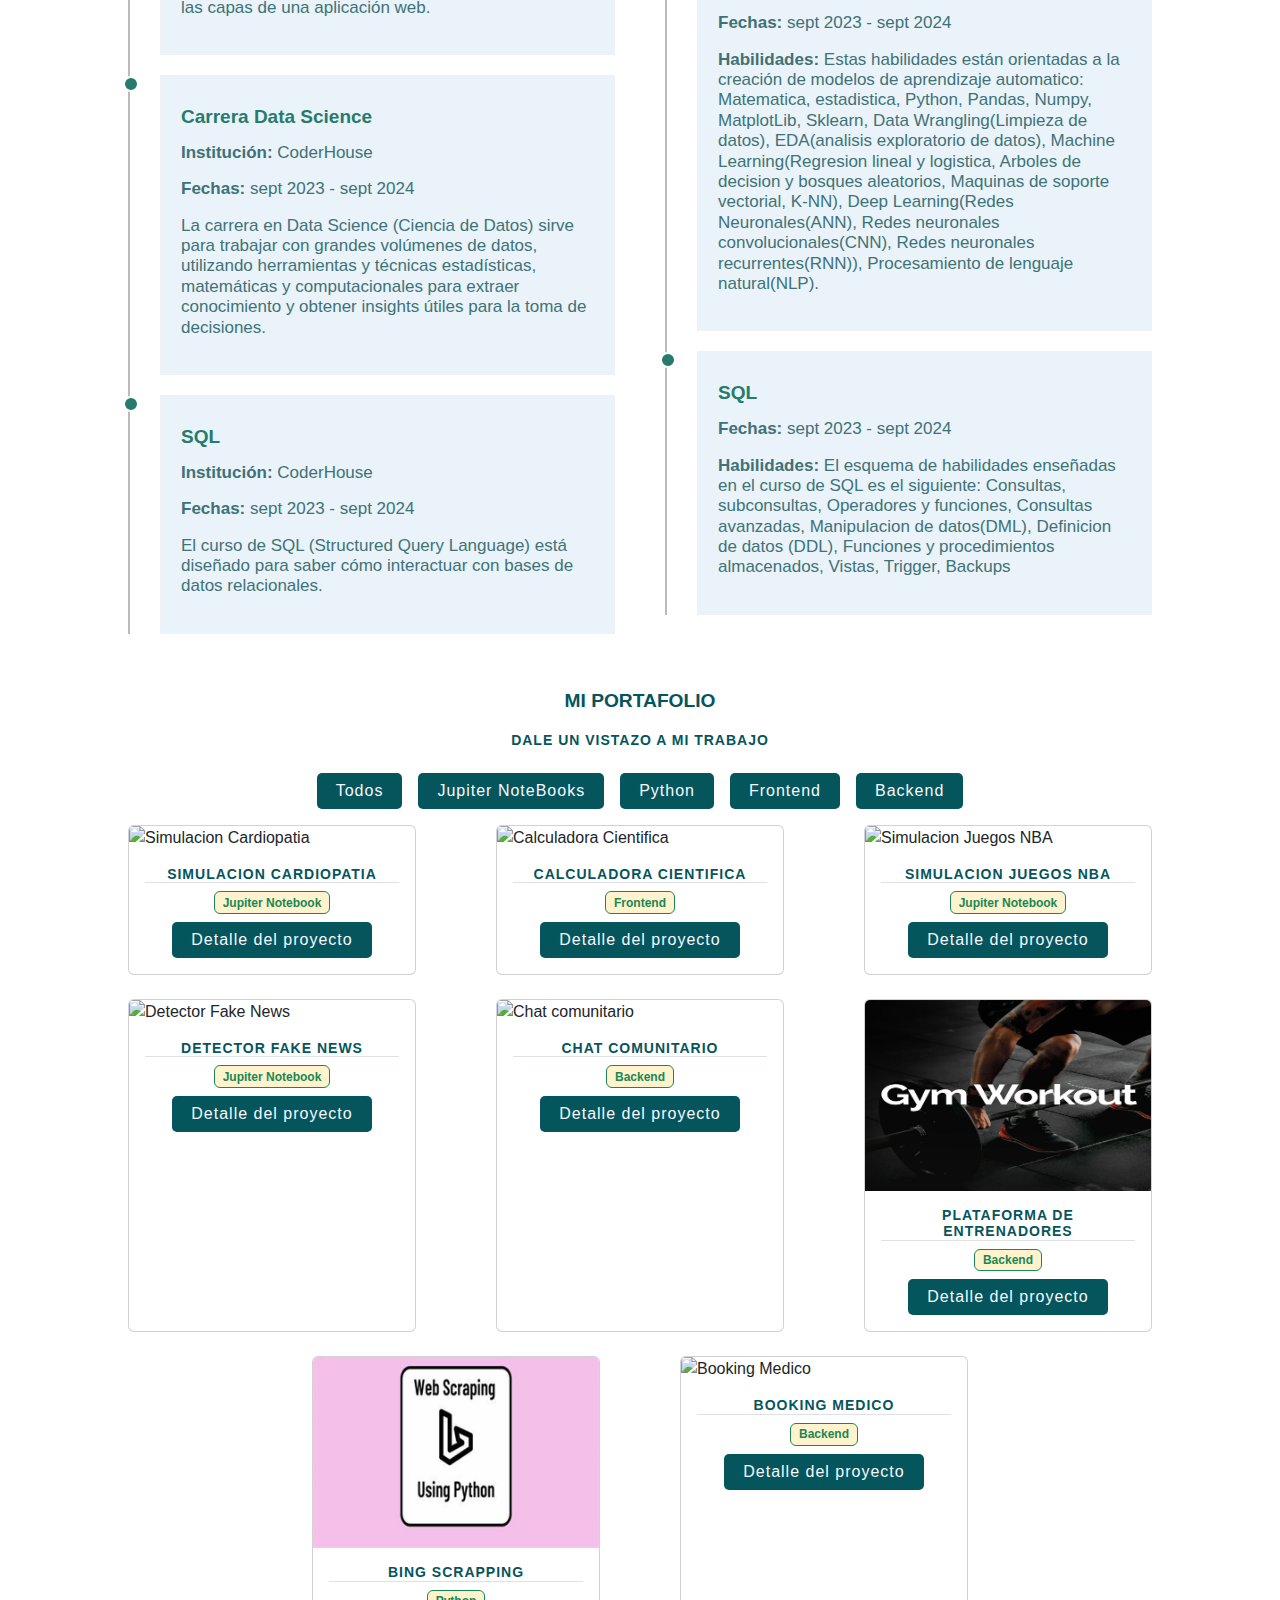
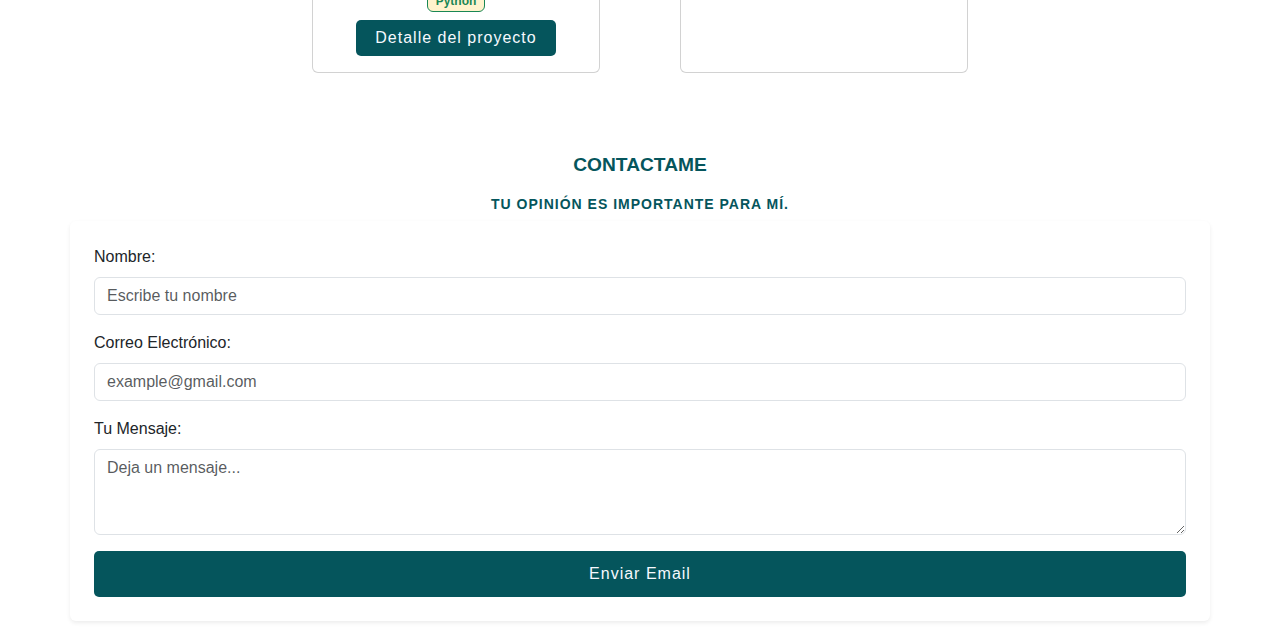
==== commit c257f169: "se agregan 2 proyectos BING SCRAPPING - BOOKING MEDICO" ====
--- a/index.html
+++ b/index.html
@@ -17,8 +17,8 @@
   <section class="home mb-5" id="home">
     <nav class="navbar">
       <div>
-        <a class="text-decoration-none fs-5 fw-bold" style="color: #0d737c" href="#home">
-          Gabriel<span style="color: #268c96">Castro</span>
+        <a class="text-decoration-none fs-5 fw-bold name" href="#home">
+          Gabriel<span class="name-span">Castro</span>
         </a>
       </div>
       <ul class="nav-links mt-3" id="navBar">
@@ -97,6 +97,7 @@
   <h3 class="sub text-center mb-4">Dale un Vistazo a Mi Trabajo</h3>
   <div class="d-flex align-items-center justify-content-center gap-3">
       <button class="btn-card" data-category="all">Todos</button>
+      <button class="btn-card" data-category="jupiter notebook">Jupiter NoteBooks</button>
       <button class="btn-card" data-category="python">Python</button>
       <button class="btn-card" data-category="frontend">Frontend</button>
       <button class="btn-card" data-category="backend">Backend</button>
--- a/css/style.css
+++ b/css/style.css
@@ -213,6 +213,14 @@
   margin: 5px auto;
   border-radius: 5px;
   transition: all 0.3s cubic-bezier(1, 0.3, 0.3, 1);
+}
+
+.name {
+  color: #0d737c
+}
+
+.name-span {
+  color: #268c96
 }
 
 .about {
